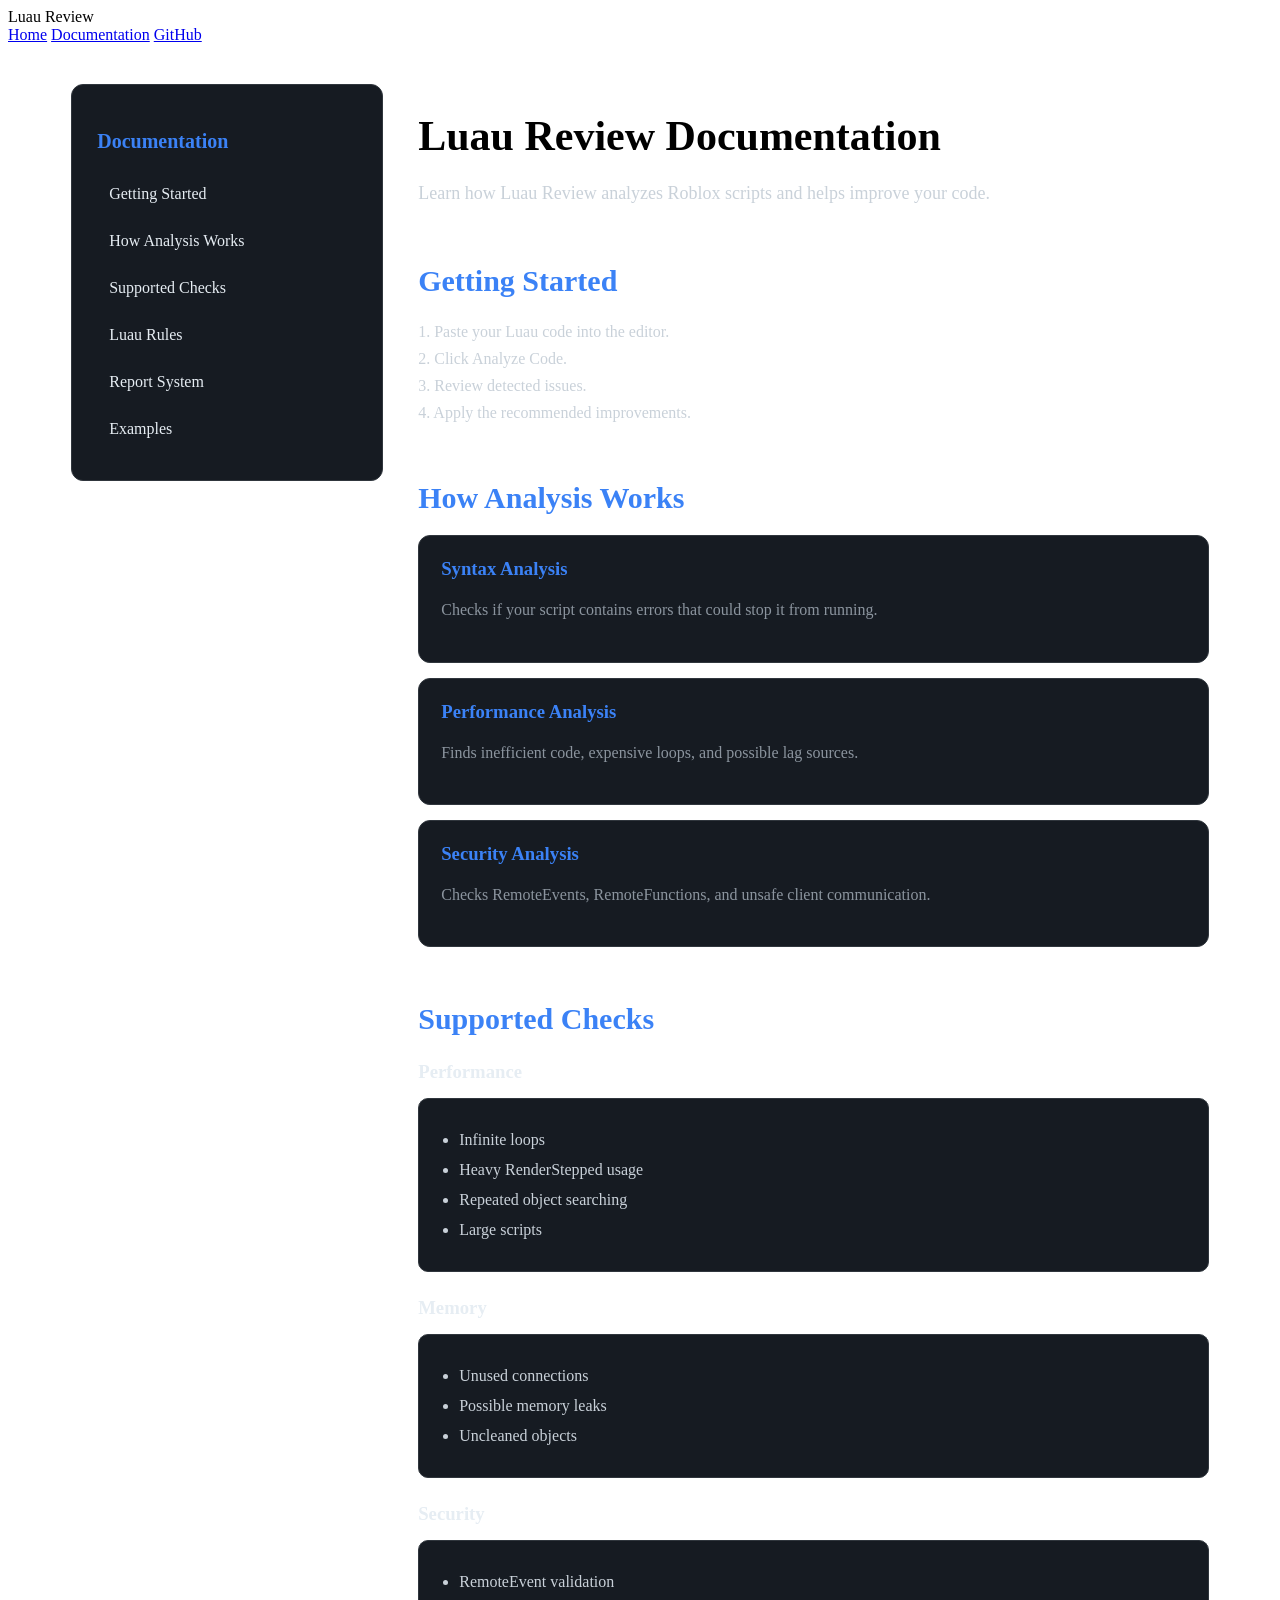
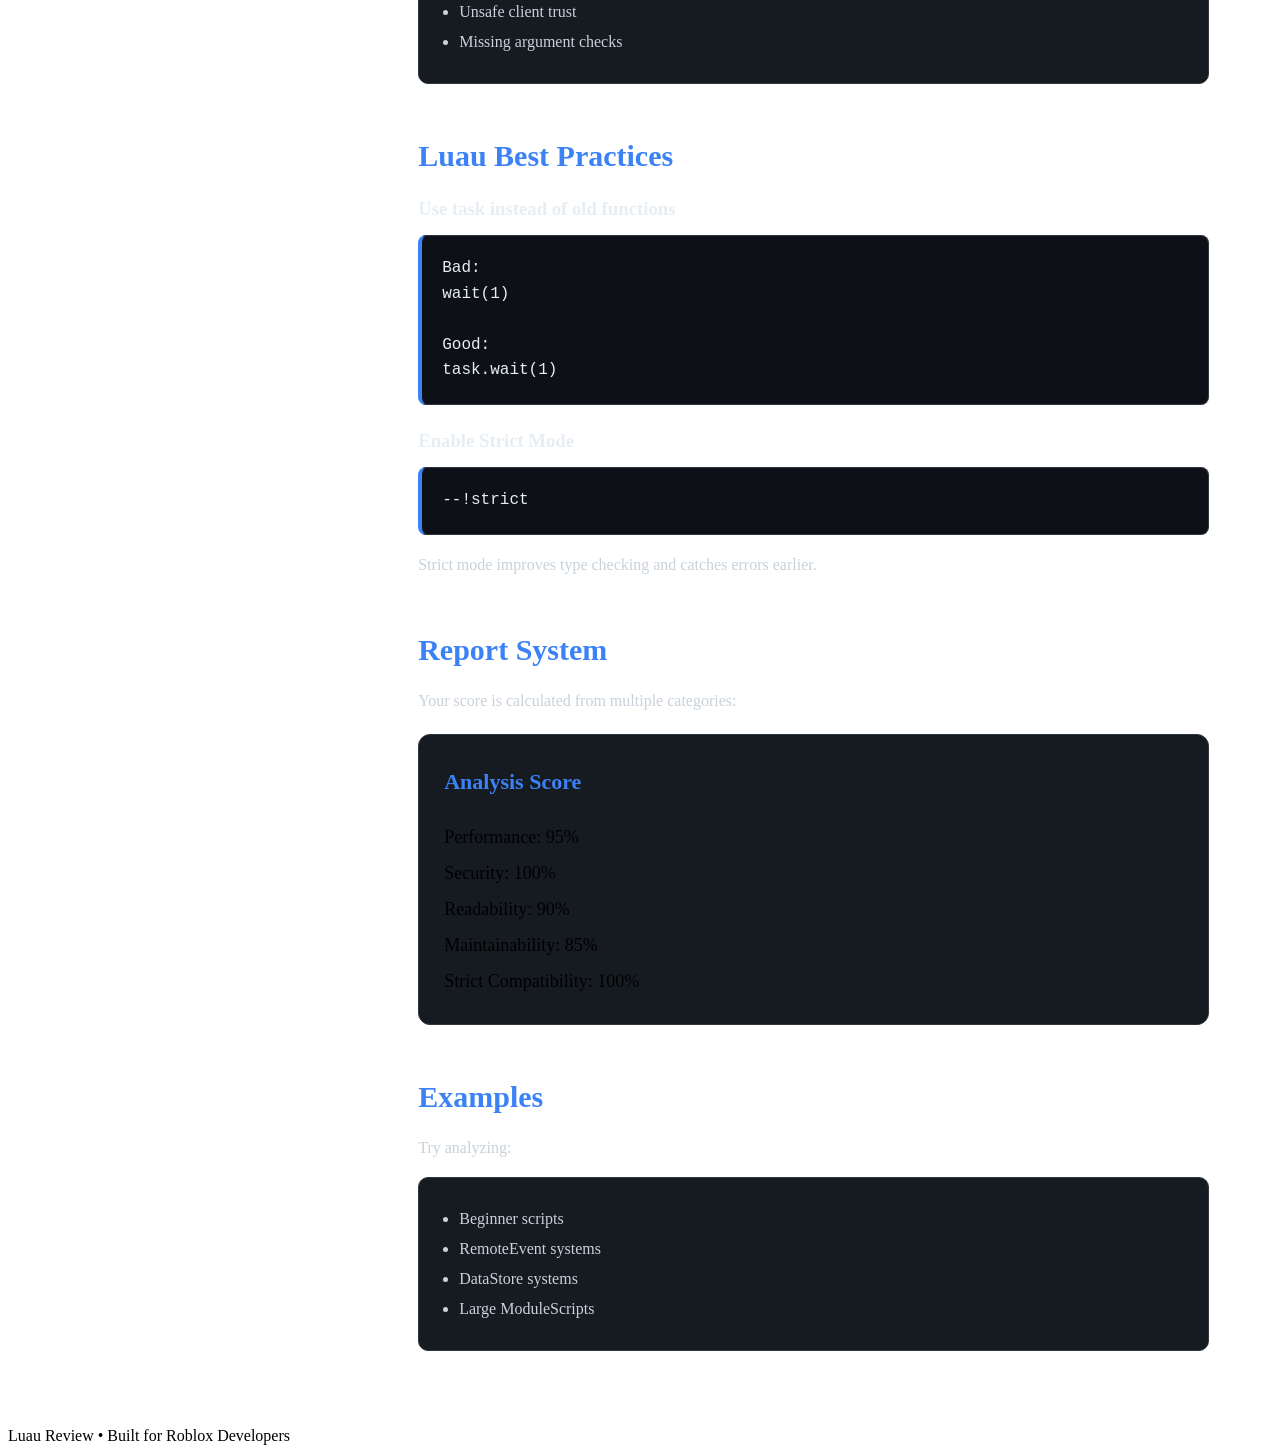
==== documentationArea/documentation.html @ 08593683 "Add files via upload" ====
<!DOCTYPE html>
<html lang="en">

<head>

<meta charset="UTF-8">
<meta name="viewport" content="width=device-width, initial-scale=1.0">

<title>Luau Review Documentation</title>

<link rel="stylesheet" href="C:\Users\dying\Documents\Coding Projects\DebuggerWebsite\Style.css">
<link rel="stylesheet" href="Docstyle.css">

</head>


<body>


<nav>

<div class="logo">
Luau Review
</div>


<div>

<a href="file:///C:/Users/dying/Documents/Coding%20Projects/DebuggerWebsite/index.html">Home</a>
<a href="file:///C:/Users/dying/Documents/Coding%20Projects/DebuggerWebsite/documentationArea/documentation.html#report">Documentation</a>
<a href="https://github.com/" target="_blank" rel="noopener noreferrer" >GitHub</a>

</div>

</nav>





<div class="docs-container">



<aside class="sidebar">


<h3>
Documentation
</h3>


<a href="#start">
Getting Started
</a>


<a href="#analysis">
How Analysis Works
</a>


<a href="#checks">
Supported Checks
</a>


<a href="#rules">
Luau Rules
</a>


<a href="#report">
Report System
</a>


<a href="#examples">
Examples
</a>


</aside>







<main class="docs-content">



<h1>
Luau Review Documentation
</h1>


<p>
Learn how Luau Review analyzes Roblox scripts and helps improve your code.
</p>





<section id="start">


<h2>
Getting Started
</h2>


<p>

1. Paste your Luau code into the editor.

<br>

2. Click Analyze Code.

<br>

3. Review detected issues.

<br>

4. Apply the recommended improvements.

</p>


</section>








<section id="analysis">


<h2>
How Analysis Works
</h2>


<div class="doc-card">


<h3>
Syntax Analysis
</h3>


<p>
Checks if your script contains errors that could stop it from running.
</p>


</div>



<div class="doc-card">


<h3>
Performance Analysis
</h3>


<p>
Finds inefficient code, expensive loops, and possible lag sources.
</p>


</div>





<div class="doc-card">


<h3>
Security Analysis
</h3>


<p>
Checks RemoteEvents, RemoteFunctions, and unsafe client communication.
</p>


</div>


</section>










<section id="checks">


<h2>
Supported Checks
</h2>



<h3>
Performance
</h3>


<ul>

<li>Infinite loops</li>

<li>Heavy RenderStepped usage</li>

<li>Repeated object searching</li>

<li>Large scripts</li>

</ul>





<h3>
Memory</h3>


<ul>

<li>Unused connections</li>

<li>Possible memory leaks</li>

<li>Uncleaned objects</li>

</ul>






<h3>
Security
</h3>


<ul>

<li>RemoteEvent validation</li>

<li>Unsafe client trust</li>

<li>Missing argument checks</li>

</ul>


</section>










<section id="rules">


<h2>
Luau Best Practices
</h2>



<h3>
Use task instead of old functions
</h3>


<div class="code">

Bad:

<br>

wait(1)

<br><br>

Good:

<br>

task.wait(1)

</div>






<h3>
Enable Strict Mode
</h3>


<div class="code">

--!strict

</div>



<p>

Strict mode improves type checking and catches errors earlier.

</p>


</section>









<section id="report">


<h2>
Report System
</h2>


<p>

Your score is calculated from multiple categories:

</p>


<div class="score-box">


Performance: 95%

<br>

Security: 100%

<br>

Readability: 90%

<br>

Maintainability: 85%

<br>

Strict Compatibility: 100%


</div>


</section>










<section id="examples">


<h2>
Examples
</h2>


<p>

Try analyzing:

</p>


<ul>

<li>Beginner scripts</li>

<li>RemoteEvent systems</li>

<li>DataStore systems</li>

<li>Large ModuleScripts</li>

</ul>


</section>






</main>


</div>







<footer>

Luau Review • Built for Roblox Developers

</footer>



</body>

</html>
---- documentationArea/Docstyle.css ----
/* Documentation Layout */

.docs-container {

    display: flex;

    width: 90%;

    max-width: 1300px;

    margin: 40px auto;

    gap: 35px;

}



/* Sidebar */

.sidebar {

    width: 260px;

    height: fit-content;

    position: sticky;

    top: 20px;


    background: #161B22;

    border: 1px solid #30363d;

    border-radius: 12px;

    padding: 25px;

}



.sidebar h3 {

    font-size: 20px;

    margin-bottom: 20px;

    color: #3B82F6;

}



.sidebar a {

    display: block;

    color: #E6EDF3;

    text-decoration: none;

    padding: 12px;

    margin-bottom: 5px;

    border-radius: 8px;

    transition: 0.2s;

}



.sidebar a:hover {

    background: #21262d;

    color: #3B82F6;

}





/* Documentation Content */


.docs-content {

    flex: 1;

    min-width: 0;

}



.docs-content h1 {

    font-size: 42px;

    margin-bottom: 15px;

}



.docs-content > p {

    color: #8B949E;

    font-size: 18px;

    line-height: 1.6;

}





.docs-content section {

    margin-top: 55px;

    scroll-margin-top: 30px;

}





.docs-content h2 {

    color: #3B82F6;

    font-size: 30px;

    margin-bottom: 20px;

}



.docs-content h3 {

    margin-top: 25px;

    margin-bottom: 12px;

    color: #E6EDF3;

}





.docs-content p {

    color: #C9D1D9;

    line-height: 1.7;

}






/* Information Cards */


.doc-card {

    background: #161B22;

    border: 1px solid #30363d;

    border-radius: 12px;

    padding: 22px;

    margin: 15px 0;

    transition: 0.2s;

}



.doc-card:hover {

    border-color: #3B82F6;

    transform: translateY(-2px);

}



.doc-card h3 {

    color: #3B82F6;

    margin-top:0;

}



.doc-card p {

    color:#8B949E;

}






/* Lists */


.docs-content ul {

    background:#161B22;

    border:1px solid #30363d;

    border-radius:10px;

    padding:20px 40px;

    margin-top:15px;

}



.docs-content li {

    margin:12px 0;

    color:#C9D1D9;

}






/* Code Examples */


.code {


    background:#0D1117;

    border:1px solid #30363d;

    border-left:4px solid #3B82F6;


    padding:20px;


    border-radius:8px;


    margin:15px 0;


    font-family:

    Consolas,

    "Courier New",

    monospace;


    color:#E6EDF3;


    line-height:1.6;

}





.code:hover {

    border-left-color:#22C55E;

}







/* Score Display */


.score-box {


    background:#161B22;


    border:1px solid #30363d;


    border-radius:12px;


    padding:25px;


    margin-top:20px;


    font-size:18px;


    line-height:2;


}





.score-box::before {


    content:"Analysis Score";


    display:block;


    color:#3B82F6;


    font-size:22px;


    font-weight:bold;


    margin-bottom:15px;


}








/* Tables (for future API docs) */


.docs-table {


    width:100%;


    border-collapse:collapse;


    margin-top:20px;


    background:#161B22;


}



.docs-table th {


    text-align:left;


    padding:15px;


    background:#21262d;


    color:#3B82F6;


}



.docs-table td {


    padding:15px;


    border-top:1px solid #30363d;


    color:#C9D1D9;


}






/* Warning Boxes */


.warning-box {


    background:#2d2408;


    border:1px solid #EAB308;


    border-radius:10px;


    padding:20px;


    margin:20px 0;


}





.error-box {


    background:#2d1010;


    border:1px solid #EF4444;


    border-radius:10px;


    padding:20px;


    margin:20px 0;


}





.success-box {


    background:#09240f;


    border:1px solid #22C55E;


    border-radius:10px;


    padding:20px;


    margin:20px 0;


}








/* Footer spacing */


footer {

    margin-top:60px;

}







/* Mobile */


@media(max-width:900px){


    .docs-container {

        flex-direction:column;

        width:92%;

    }



    .sidebar {

        width:100%;

        position:relative;

    }



    .docs-content h1 {

        font-size:34px;

    }



    .docs-content h2 {

        font-size:25px;

    }


}
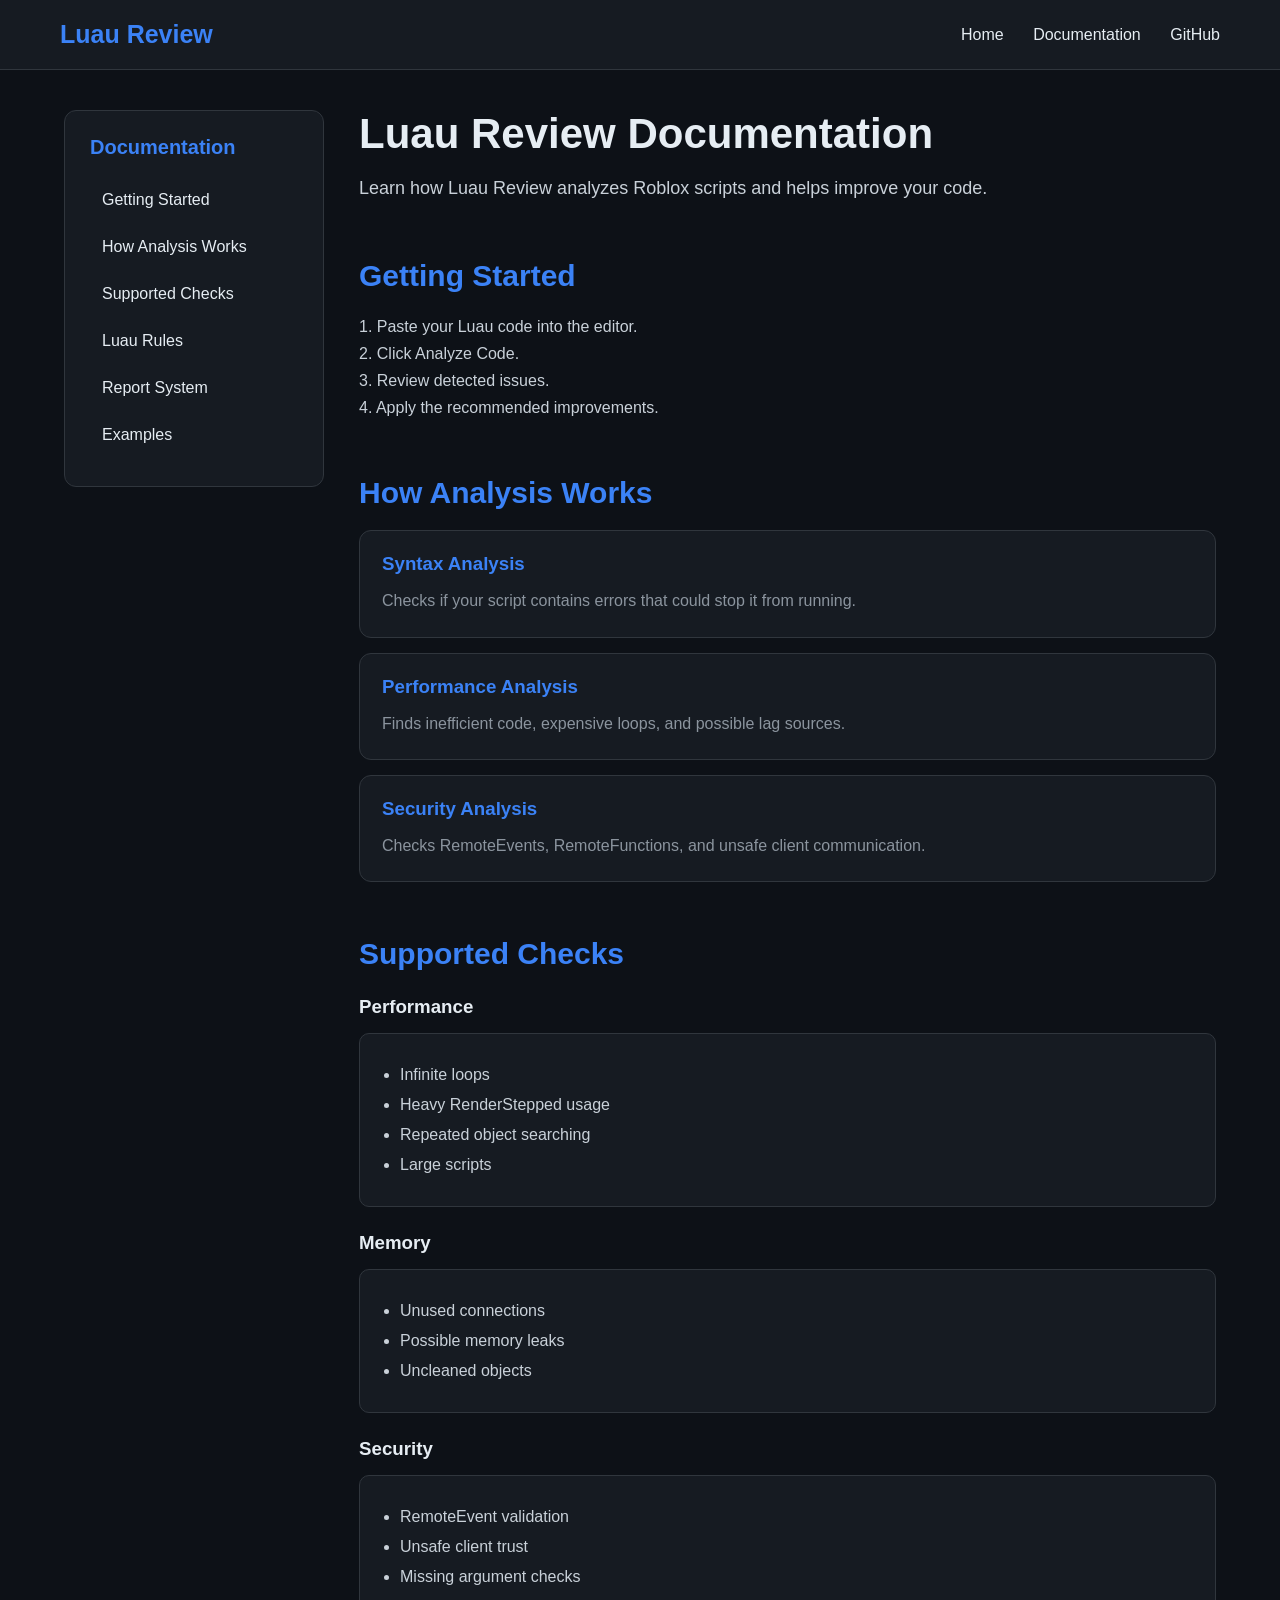
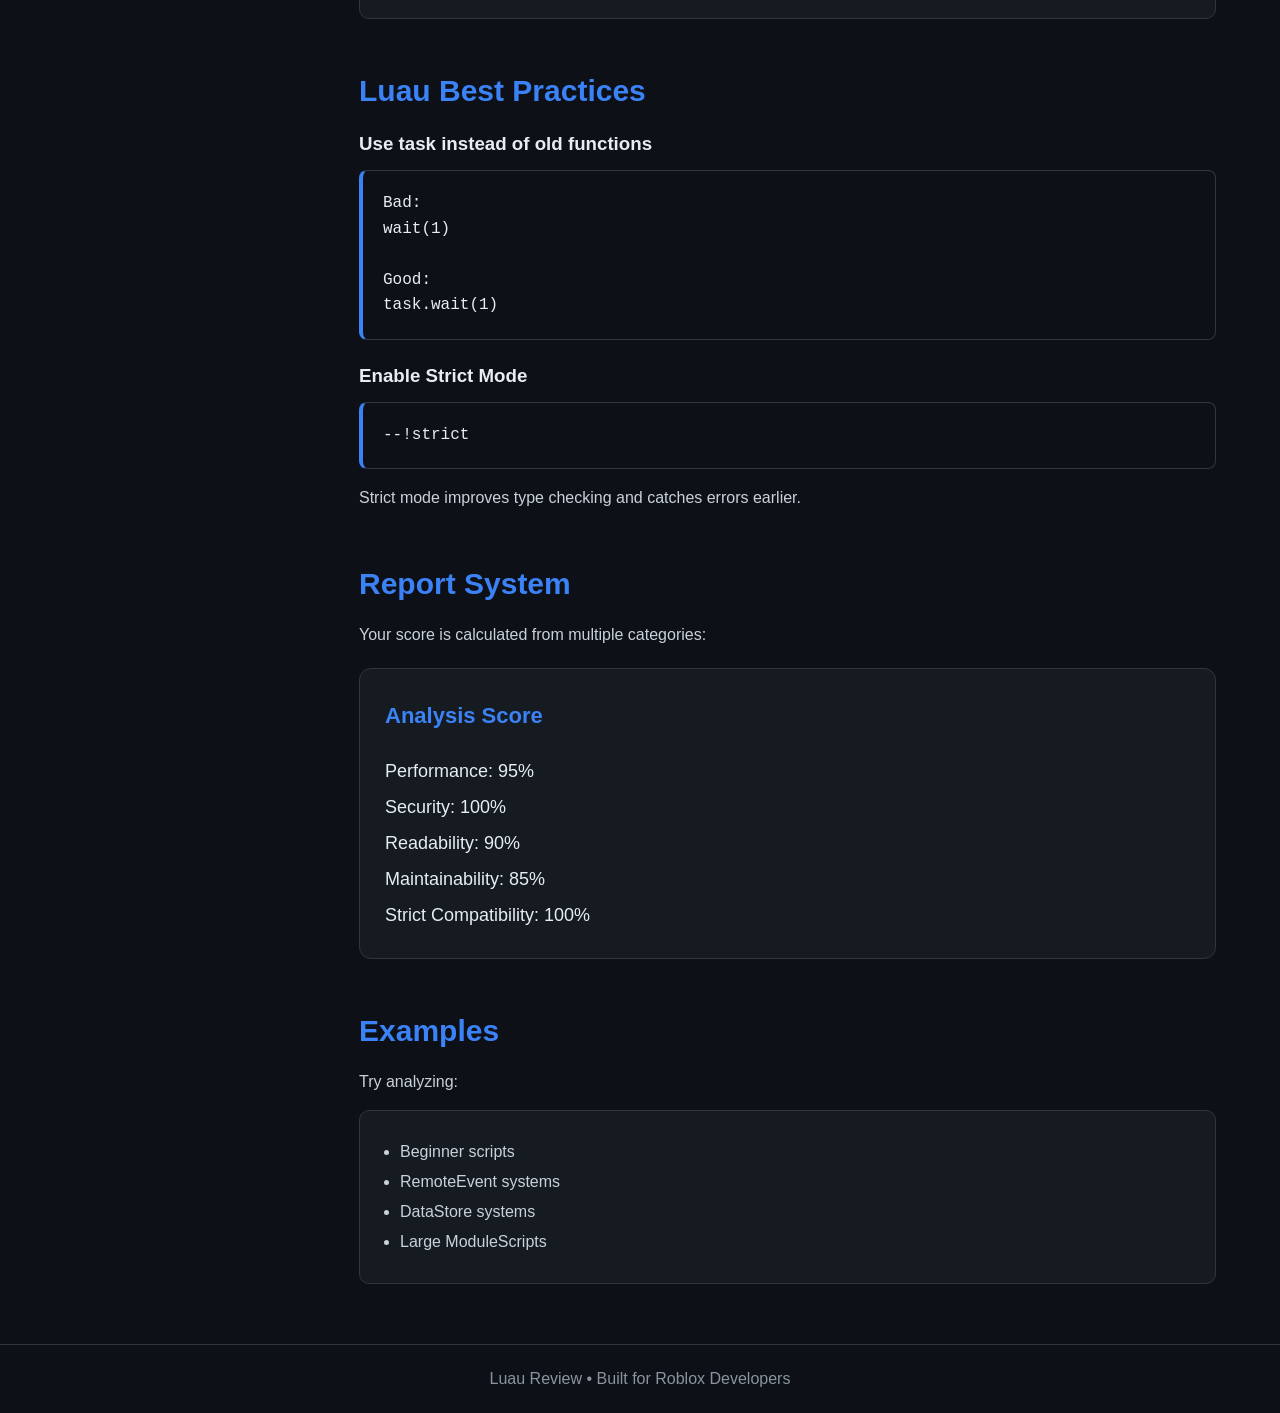
==== commit 1069c42b: "Refactor documentation HTML structure and links Updated HTML structure and links in the documentatio" ====
--- a/documentationArea/documentation.html
+++ b/documentationArea/documentation.html
@@ -8,7 +8,7 @@
 
 <title>Luau Review Documentation</title>
 
-<link rel="stylesheet" href="C:\Users\dying\Documents\Coding Projects\DebuggerWebsite\Style.css">
+<link rel="stylesheet" href="../Style.css">
 <link rel="stylesheet" href="Docstyle.css">
 
 </head>
@@ -462,4 +462,4 @@
 
 </body>
 
-</html>+</html>
--- a/Style.css
+++ b/Style.css
@@ -0,0 +1,451 @@
+*{
+    margin:0;
+    padding:0;
+    box-sizing:border-box;
+    font-family:Inter, Arial, sans-serif;
+}
+
+
+body{
+
+    background:#0D1117;
+    color:#E6EDF3;
+
+}
+
+
+
+/* Navigation */
+
+nav{
+
+    display:flex;
+    justify-content:space-between;
+    align-items:center;
+
+    padding:20px 60px;
+
+    background:#161B22;
+
+    border-bottom:1px solid #30363d;
+
+}
+
+
+
+.logo{
+
+    font-size:25px;
+    font-weight:bold;
+
+    color:#3B82F6;
+
+}
+
+
+
+nav a{
+
+    color:#E6EDF3;
+
+    text-decoration:none;
+
+    margin-left:25px;
+
+}
+
+
+nav a:hover{
+
+    color:#3B82F6;
+
+}
+
+
+
+
+
+/* Hero Section */
+
+
+.hero{
+
+    text-align:center;
+
+    padding:60px 20px;
+
+}
+
+
+
+.hero h1{
+
+    font-size:45px;
+
+    margin-bottom:15px;
+
+}
+
+
+
+.hero p{
+
+    color:#8B949E;
+
+    font-size:18px;
+
+}
+
+
+
+
+
+/* Main Container */
+
+
+.container{
+
+    width:90%;
+
+    max-width:1200px;
+
+    margin:auto;
+
+}
+
+
+
+
+.grid{
+
+    display:grid;
+
+    grid-template-columns:1fr 1fr;
+
+    gap:25px;
+
+}
+
+
+
+
+/* Cards */
+
+
+.card{
+
+    background:#161B22;
+
+    border:1px solid #30363d;
+
+    border-radius:12px;
+
+    padding:25px;
+
+}
+
+
+
+
+.card h2{
+
+    margin-bottom:20px;
+
+}
+
+
+
+
+
+
+/* Code Editor */
+
+
+textarea{
+
+    width:100%;
+
+    height:400px;
+
+
+    background:#0D1117;
+
+    color:#E6EDF3;
+
+
+    border:1px solid #30363d;
+
+    border-radius:8px;
+
+
+    padding:15px;
+
+
+    resize:none;
+
+
+    font-family:Consolas, monospace;
+
+    font-size:15px;
+
+}
+
+
+
+textarea:focus{
+
+    outline:1px solid #3B82F6;
+
+}
+
+
+
+
+
+
+/* Language Selector */
+
+
+select{
+
+
+    width:100%;
+
+    padding:12px;
+
+
+    margin-bottom:15px;
+
+
+    background:#0D1117;
+
+    color:white;
+
+
+    border:1px solid #30363d;
+
+    border-radius:8px;
+
+}
+
+
+
+
+
+
+
+/* Button */
+
+
+button{
+
+
+    width:100%;
+
+    padding:14px;
+
+
+    margin-top:15px;
+
+
+    border:none;
+
+
+    border-radius:8px;
+
+
+    background:#3B82F6;
+
+
+    color:white;
+
+
+    font-size:16px;
+
+
+    cursor:pointer;
+
+
+}
+
+
+
+button:hover{
+
+    background:#2563EB;
+
+}
+
+
+
+
+
+
+
+/* Score */
+
+
+.score{
+
+
+    text-align:center;
+
+
+    font-size:70px;
+
+
+    font-weight:bold;
+
+
+    color:#22C55E;
+
+
+    margin:20px 0;
+
+
+}
+
+
+
+
+
+
+
+/* Report Stats */
+
+
+.stat{
+
+
+    display:flex;
+
+
+    justify-content:space-between;
+
+
+    padding:12px;
+
+
+    border-bottom:1px solid #30363d;
+
+
+}
+
+
+
+
+.good{
+
+    color:#22C55E;
+
+}
+
+
+
+.warning{
+
+    color:#EAB308;
+
+}
+
+
+
+.error{
+
+    color:#EF4444;
+
+}
+
+
+
+
+
+
+/* Issue Boxes */
+
+
+.issue{
+
+
+    margin-top:15px;
+
+
+    padding:15px;
+
+
+    background:#0D1117;
+
+
+    border-radius:8px;
+
+
+    border:1px solid #30363d;
+
+
+}
+
+
+
+
+
+/* Footer */
+
+
+footer{
+
+
+    margin-top:50px;
+
+
+    padding:25px;
+
+
+    text-align:center;
+
+
+    color:#8B949E;
+
+
+    border-top:1px solid #30363d;
+
+
+}
+
+
+
+
+
+
+
+/* Mobile Support */
+
+
+@media(max-width:900px){
+
+
+    nav{
+
+        flex-direction:column;
+
+        gap:20px;
+
+    }
+
+
+
+    .grid{
+
+        grid-template-columns:1fr;
+
+    }
+
+
+
+    .hero h1{
+
+        font-size:34px;
+
+    }
+
+
+}
